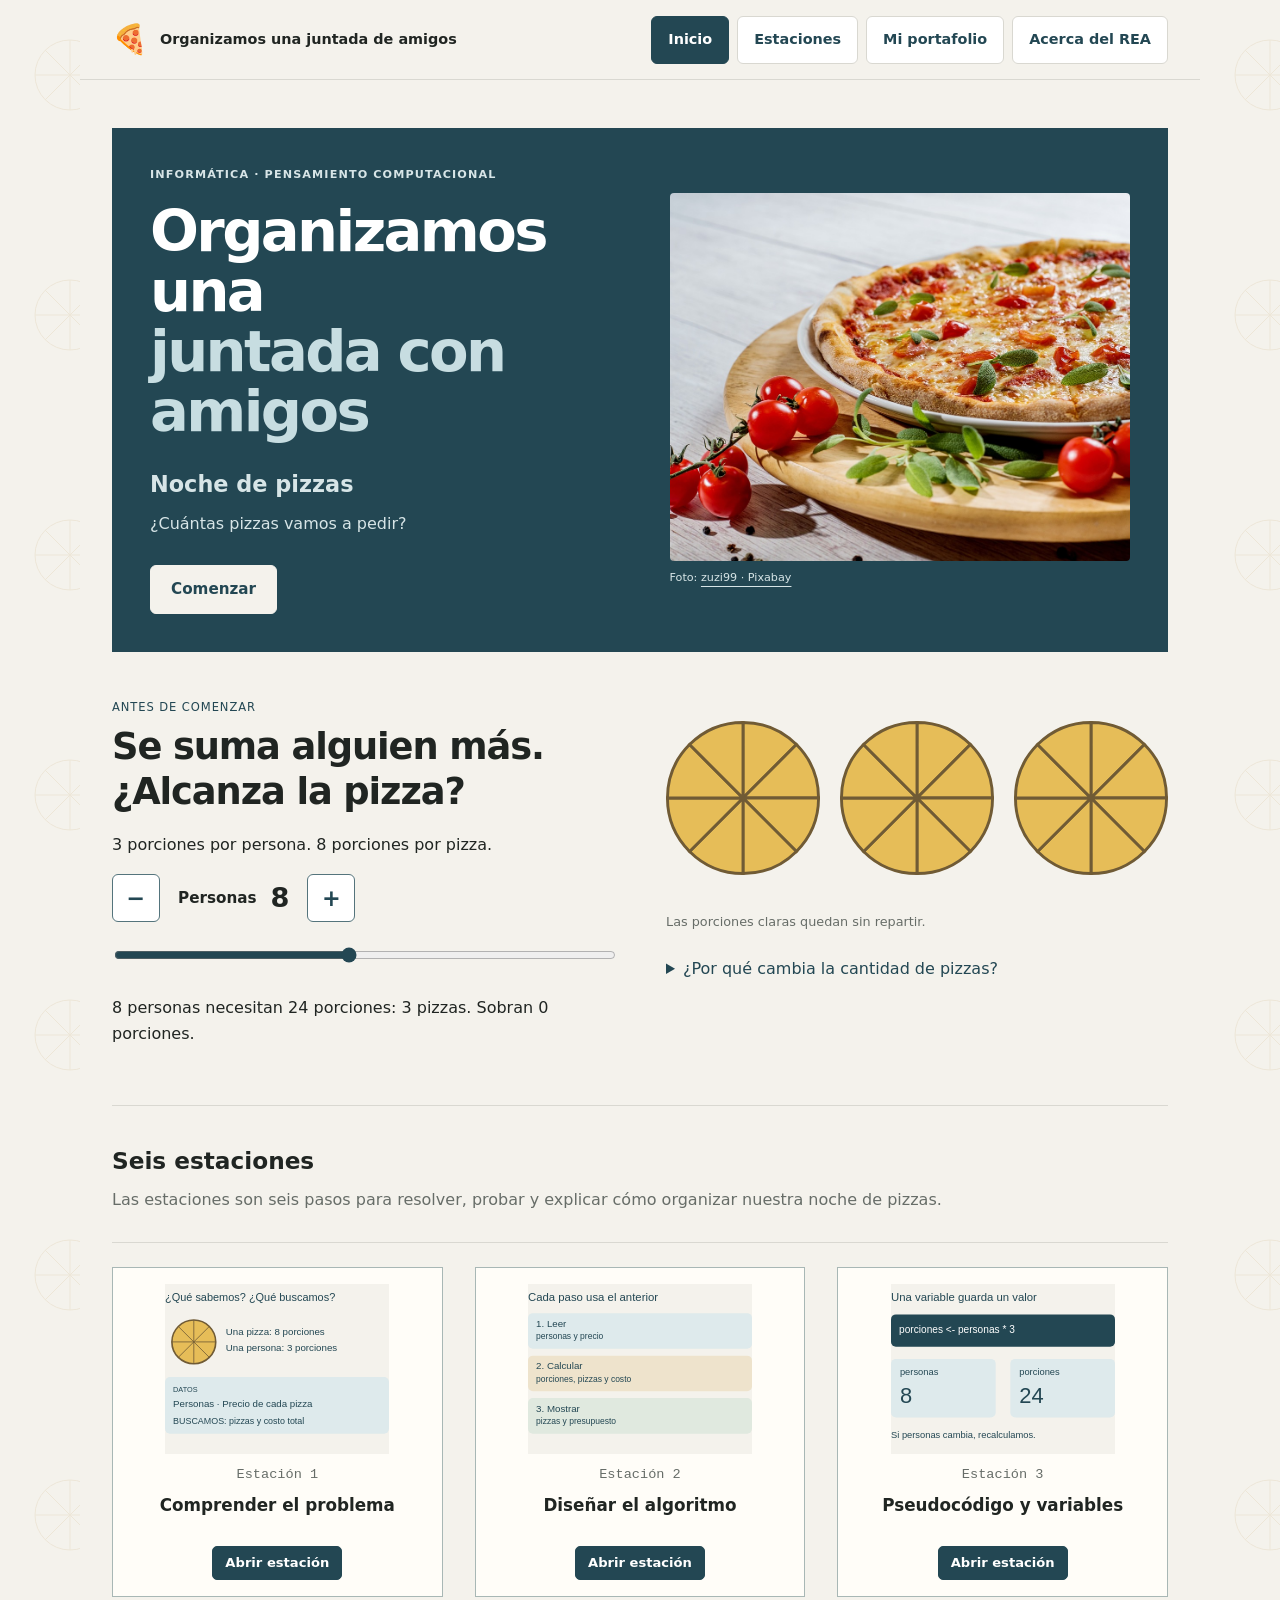
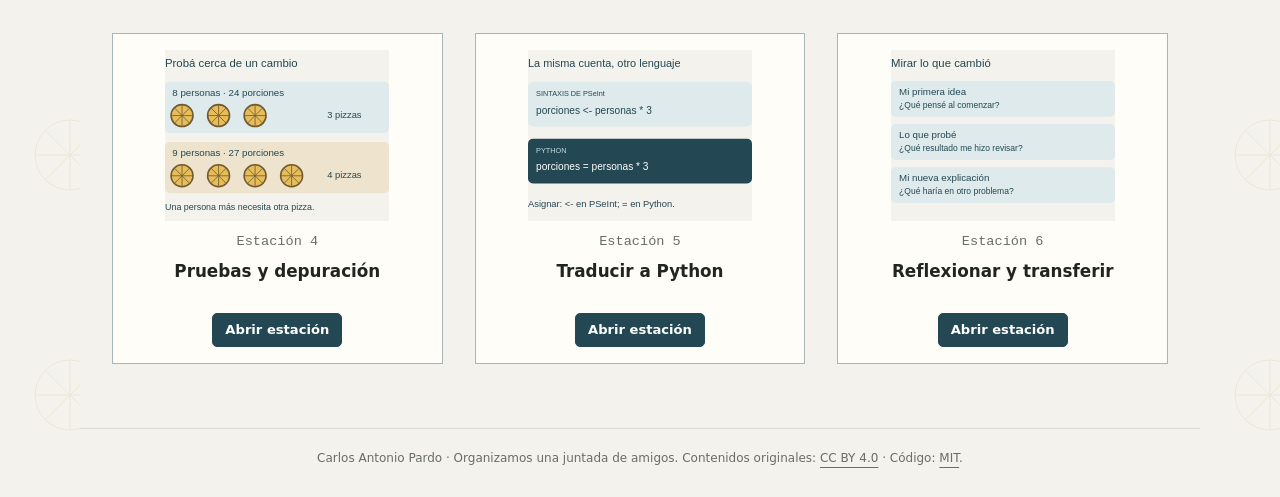
==== index.html @ 5d541e3c "Publicar REA Organizamos una juntada de amigos" ====
<!doctype html>
<html lang="es">
<head>
  <meta charset="utf-8">
  <meta name="viewport" content="width=device-width, initial-scale=1">
  <meta name="theme-color" content="#183153">
  <meta name="description" content="Organizamos una juntada de amigos: recorrido de pensamiento computacional en seis estaciones.">
  <title>Organizamos una juntada de amigos · REA</title>
  <link rel="stylesheet" href="css/styles.css">
  <script src="js/model.js" defer></script>
  <script src="js/engine.js" defer></script>
  <script src="js/learning.js" defer></script>
  <script src="js/app.js" defer></script>
</head>
<body>
  <a class="skip-link" href="#contenido">Saltar al contenido principal</a>
  <header class="site-header">
    <div class="header-inner">
      <a class="brand" href="#inicio" aria-label="Ir al inicio de Organizamos una juntada de amigos"><span aria-hidden="true">🍕</span><span><strong>Organizamos una juntada de amigos</strong></span></a>
      <button class="menu-toggle" type="button" aria-expanded="false" aria-controls="nav-principal">Menú de navegación</button>
      <nav id="nav-principal" class="main-nav" aria-label="Navegación principal">
        <a href="#inicio" data-route="inicio">Inicio</a>
        <a href="#estaciones" data-route="estaciones">Estaciones</a>
        <a href="#portafolio" data-route="portafolio">Mi portafolio</a>
        <a href="#acerca" data-route="acerca">Acerca del REA</a>
      </nav>
    </div>
  </header>
  <main id="contenido" tabindex="-1"><noscript><p class="notice">Para navegar entre las estaciones es necesario habilitar JavaScript. La documentación del proyecto se encuentra en el archivo README.md.</p></noscript></main>
  <footer class="site-footer"><div class="container"><p>Carlos Antonio Pardo · Organizamos una juntada de amigos. <span>Contenidos originales: <a rel="license" href="https://creativecommons.org/licenses/by/4.0/deed.es">CC BY 4.0</a> · Código: <a href="LICENSE">MIT</a>.</span></p></div></footer>
</body>
</html>
---- css/styles.css ----
:root{color-scheme:light;--ink:#302f2a;--muted:#666158;--bg:#faf7ef;--surface:#fffdf8;--line:#d9d2c3;--accent:#865038;--focus:#865038;font-family:Arial,Helvetica,sans-serif;line-height:1.65}
*{box-sizing:border-box}body{margin:0;background:var(--bg);color:var(--ink)}a{color:var(--accent);text-underline-offset:5px}a:hover{text-decoration-thickness:2px}button,input,textarea{font:inherit}button{cursor:pointer}a:focus-visible,button:focus-visible,input:focus-visible,textarea:focus-visible{outline:2px solid var(--focus);outline-offset:5px}h1,h2,h3{font-family:Georgia,'Times New Roman',serif;font-weight:400;line-height:1.2}h1[tabindex='-1']:focus{outline:none}h2{font-size:1.65rem}h3{font-size:1.25rem}.skip-link{position:absolute;left:15px;top:-80px;padding:10px;background:var(--surface);z-index:10}.skip-link:focus{top:10px}
.header-inner,.container,main{max-width:1120px;margin:auto;padding-left:32px;padding-right:32px}.site-header{background:transparent}.header-inner{min-height:100px;display:flex;align-items:center;justify-content:space-between;gap:24px;border-bottom:1px solid var(--line)}.brand{display:flex;align-items:center;gap:12px;color:var(--ink);text-decoration:none;font-size:.9rem}.brand>span:first-child{font-size:1.8rem}.brand strong{font-weight:600}.main-nav{display:flex;gap:25px}.main-nav a{display:inline-flex;align-items:center;min-height:44px;color:var(--muted);font-size:.9rem;text-decoration:none}.main-nav a[aria-current='page']{color:var(--ink);text-decoration:underline}.main-nav a:hover{color:var(--accent);text-decoration:underline}.menu-toggle{display:none;color:var(--ink);background:none;border:1px solid var(--line);padding:8px 12px}
main{min-height:72vh;padding-top:48px;padding-bottom:64px}.notebook-home{display:grid;grid-template-columns:1fr 1fr;gap:72px;padding:25px 0 35px}.hero{margin-bottom:36px}.hero h1{font-size:clamp(2.1rem,4vw,3.6rem);margin:12px 0 22px}.hero p{max-width:660px}.home-intro{padding:0;margin:0}.subject-line{color:var(--muted);font-size:.8rem;letter-spacing:.025em;margin:0 0 32px}.home-intro h1{font-size:clamp(2.7rem,4.6vw,4.2rem);line-height:1.07;letter-spacing:-.025em;margin:0 0 28px}.opening-question{font-family:Georgia,'Times New Roman',serif;font-size:1.3rem;line-height:1.5}.actions{display:flex;align-items:center;gap:18px;flex-wrap:wrap;margin-top:30px}.btn{display:inline-flex;align-items:center;justify-content:center;min-height:44px;padding:9px 20px;background:var(--accent);border:1px solid var(--accent);border-radius:2px;color:#fffdf8;text-decoration:none;font-size:.95rem}.btn:hover{background:#6d402c;color:white}.btn.secondary{background:transparent;color:var(--accent)}.btn.secondary:hover{background:#eee6d8}.station-index{padding-top:5px}.station-index h2{font-size:1.45rem;margin:0 0 24px}.station-list{list-style:none;margin:0;padding:0;border-top:1px solid var(--line)}.station-list li{border-bottom:1px solid var(--line)}.station-link{display:grid;grid-template-columns:30px 1fr 20px;align-items:center;gap:10px;padding:18px 0;min-height:66px;color:var(--ink);text-decoration:none;font-size:1rem}.station-link:hover{color:var(--accent)}.station-link:hover>span:nth-child(2){text-decoration:underline;text-underline-offset:5px}.station-number{font-family:Georgia,'Times New Roman',serif;font-size:1.25rem;color:var(--accent)}.station-arrow{color:var(--muted)}.portfolio-link{display:inline-block;margin-top:26px;min-height:44px;padding:8px 0}
.eyebrow{font-size:.85rem;color:var(--accent)}.breadcrumbs{font-size:.9rem;margin-bottom:28px}.station-layout{display:grid;grid-template-columns:minmax(0,.75fr) minmax(0,1.25fr);gap:56px}.panel{min-width:0;background:none;border:0;padding:0}.panel h2:first-child{margin-top:0}.station-layout>aside{border-left:1px solid var(--line);padding-left:36px}.station-nav{display:flex;justify-content:space-between;flex-wrap:wrap;gap:16px;margin-top:44px;padding-top:24px;border-top:1px solid var(--line)}.notice{border-left:3px solid var(--accent);padding:12px 18px;background:#f1eadc;margin:20px 0}.muted{color:var(--muted)}.tag{font-size:.85rem;color:var(--muted)}label{display:block;margin:22px 0 8px;font-weight:600;font-size:.95rem}input,textarea{width:100%;padding:10px 12px;border:1px solid #a49a88;border-radius:0;background:var(--surface);color:var(--ink)}textarea{resize:vertical;line-height:1.65}.panel .btn{margin-top:12px}.blocks{padding-left:25px}.blocks li{padding:10px 0 18px;border-bottom:1px solid var(--line)}button:disabled{opacity:.5;cursor:default}.evidence{white-space:pre-wrap;overflow-wrap:anywhere}#calculation{margin-top:20px}#save-status{font-size:.85rem;color:var(--muted)}pre{overflow-x:auto;padding:18px;background:#eee8dc}code{font-family:Consolas,monospace}.site-footer .container{padding-top:20px;padding-bottom:28px;border-top:1px solid var(--line)}.site-footer p{margin:0;font-size:.75rem;color:var(--muted)}
@media(max-width:900px){.header-inner{flex-wrap:wrap;gap:8px;padding-top:20px;padding-bottom:16px}.main-nav{gap:22px}.notebook-home{gap:36px}.station-layout{gap:28px}.station-layout>aside{padding-left:24px}}
@media(max-width:640px){.header-inner,.container,main{padding-left:24px;padding-right:24px}.header-inner{gap:12px}.brand{font-size:.83rem;gap:8px}.brand>span:first-child{font-size:1.6rem}.menu-toggle{display:block;min-height:44px}.main-nav{display:none;width:100%;flex-direction:column;gap:0}.main-nav.open{display:flex}main{padding-top:32px;padding-bottom:40px}.notebook-home{grid-template-columns:1fr;gap:46px;padding-top:5px}.home-intro h1{font-size:3rem}.subject-line{margin-bottom:24px}.station-layout{grid-template-columns:1fr;gap:32px}.station-layout>aside{border-left:0;border-top:1px solid var(--line);padding:28px 0 0}.site-footer span{display:block}.hero h1{overflow-wrap:break-word}}
@media(prefers-reduced-motion:reduce){*,*::before,*::after{scroll-behavior:auto!important;animation:none!important;transition:none!important}}
/* Estilo tomado de la referencia compartida: petróleo, arena y experimentación. */
:root{--bg:#f4f2ec;--ink:#202522;--muted:#676d68;--line:#d9d8d1;--accent:#234753;--surface:#fff;--focus:#315e6b;font-family:system-ui,-apple-system,'Segoe UI',sans-serif}h1,h2,h3{font-family:inherit;font-weight:750}.header-inner{min-height:80px}.party-hero{display:grid;grid-template-columns:1.05fr 1fr;gap:36px;align-items:center;background:#234753;color:white;padding:38px;margin-bottom:46px}.party-hero h1{font-size:clamp(2.2rem,4.5vw,4rem);letter-spacing:-.045em;line-height:1.04;margin:18px 0 24px}.party-hero h1 span{color:#c7dde1}.party-hero p{color:#d7e5e7}.party-hero .subject-line{font-size:.7rem;font-weight:750;letter-spacing:.1em;margin:0}.party-hero .btn{background:#f4f2ec;color:#234753;border-color:#f4f2ec;margin-top:12px}.party-hero figure{margin:0;min-width:0}.party-hero img{display:block;width:100%;height:auto;aspect-ratio:1.25;object-fit:cover;border-radius:4px}.party-hero figcaption{font-size:.7rem;margin-top:8px;color:#d7e5e7}.party-hero figcaption a{color:inherit}.pizza-experiment{display:grid;grid-template-columns:1fr 1fr;gap:52px;padding-bottom:42px;margin-bottom:36px;border-bottom:1px solid var(--line)}.pizza-experiment h2{font-size:clamp(1.6rem,3vw,2.3rem);letter-spacing:-.03em;margin:8px 0 18px}.pizza-experiment .subject-line{font-size:.72rem;letter-spacing:.08em;color:var(--accent);margin:0}.people-controls{display:flex;gap:18px;align-items:center}.people-controls label{margin:0;display:flex;gap:14px;align-items:center}.people-controls output{font-size:1.7rem;font-weight:750}.people-controls .btn{font-size:1.4rem;min-width:48px;padding:3px 12px}.pizza-visual{display:grid;grid-template-columns:repeat(3,minmax(0,1fr));gap:14px;min-height:230px;align-content:center}.pizza-visual svg{width:100%;max-width:120px;justify-self:center}.visual-key{font-size:.8rem;color:var(--muted)}summary{cursor:pointer;min-height:44px;padding:8px 0;color:var(--accent)}summary:focus-visible{outline:2px solid var(--focus);outline-offset:4px}input[type=range]{accent-color:var(--accent);padding:0;margin-top:18px;min-height:30px;border:0;background:transparent}.btn{border-radius:6px}.btn:hover{background:#183640}.btn.secondary:hover{background:#deeaec}.station-index h2{font-weight:700}.station-number{font-family:monospace}.station-link{padding:15px 0}.station-layout>aside{background:white;padding:24px;border:1px solid var(--line);border-radius:8px}
@media(max-width:700px){.party-hero{grid-template-columns:1fr;padding:24px;gap:24px}.party-hero img{aspect-ratio:1.7}.pizza-experiment{grid-template-columns:1fr;gap:18px}.pizza-visual{min-height:160px}.station-layout>aside{padding:20px}.party-hero h1{font-size:2.5rem}}
/* Navegación consistente, con destinos escritos y controles amplios. */
.main-nav{gap:8px}.main-nav a{min-height:48px;padding:10px 16px;border:1px solid var(--line);border-radius:6px;background:#fff;color:var(--accent);font-weight:650;text-decoration:none}.main-nav a[aria-current='page']{background:var(--accent);color:white;border-color:var(--accent);text-decoration:none}.main-nav a:hover{background:#deeaec;color:var(--accent);text-decoration:none}.btn{min-height:48px;font-weight:650;padding:11px 20px}.btn.secondary{background:white;border-color:#54747c}.breadcrumbs{margin-bottom:24px}.station-link{grid-template-columns:34px 1fr;min-height:64px}.station-link:hover{background:#e7eeed}.station-nav{align-items:stretch}.station-nav .btn{max-width:48%;text-align:left;justify-content:flex-start}.learning-figure{margin:0 0 28px}.learning-figure img{display:block;width:100%;height:auto}.learning-figure figcaption{font-size:.85rem;color:var(--muted);margin-top:8px}.menu-toggle{border-color:#54747c;border-radius:6px;font-weight:650}.station-layout{grid-template-columns:minmax(0,1fr) minmax(0,1.1fr);gap:32px}.portfolio-link{margin-top:24px}.people-controls{flex-wrap:wrap}
@media(max-width:640px){.main-nav a{margin-top:6px}.station-nav .btn{max-width:100%;width:100%}.station-layout{grid-template-columns:1fr}.learning-figure{max-width:540px}.header-inner{padding-bottom:18px}}
/* El índice también presenta el apoyo visual de cada estación. */
.station-list .station-link{grid-template-columns:minmax(220px,340px) minmax(0,1fr);gap:32px;padding:24px 0}.station-preview{display:block;width:100%;height:auto}.station-entry{display:flex;flex-direction:column;align-items:flex-start;gap:14px}.station-entry .station-number{font-size:.85rem;color:var(--muted)}.station-title{font-size:1.4rem;font-weight:700;line-height:1.3}.station-open{border:1px solid var(--accent);border-radius:6px;padding:10px 18px;min-height:48px;font-weight:650;background:white;color:var(--accent)}.station-list .station-link:hover .station-entry{text-decoration:none}.station-list .station-link:hover .station-open{background:var(--accent);color:white}
@media(max-width:640px){.station-list .station-link{grid-template-columns:1fr;gap:16px;padding:24px 0}.station-entry{gap:10px}.station-title{font-size:1.25rem}.station-preview{max-width:480px}}
/* Índice compacto y actividades con apoyos graduados. */
body{background-image:url('../assets/fondo-pizzas.svg')}main,.header-inner,.site-footer .container{background-color:var(--bg)}.station-list{display:grid;grid-template-columns:1fr 1fr;gap:0 28px}.station-list .station-link{grid-template-columns:135px minmax(0,1fr);gap:16px;padding:16px 0;min-height:145px}.station-list .station-title{font-size:1rem}.station-list .station-entry{gap:6px}.station-list .station-open{min-height:44px;font-size:.85rem;padding:8px 12px}.station-list .station-preview{max-height:115px;object-fit:contain}.station-layout .learning-figure{max-width:420px}.learning-goal{font-size:1rem}.code-editor{font-family:Consolas,monospace;tab-size:4;font-size:1rem}.shared-data{padding:12px;background:#deeaec}pre{white-space:pre-wrap;overflow-wrap:anywhere;font-size:.95rem;line-height:1.6}details{margin:16px 0}.blocks li[draggable]{cursor:grab;border:1px solid var(--line);border-radius:6px;margin:10px 0;padding:12px;background:#f4f2ec}.blocks li.dragging{opacity:.5}.blocks li.drop-target{outline:3px dashed #315e6b;background:#deeaec}.blocks p{margin:0 0 8px}.blocks .btn{padding:5px 12px;min-height:44px}.hero h1{font-size:clamp(1.8rem,3.5vw,2.8rem)}
@media(max-width:700px){.station-list{grid-template-columns:1fr}.station-list .station-link{grid-template-columns:105px minmax(0,1fr);min-height:128px}.station-list .station-preview{max-height:100px}.station-list .station-title{font-size:1rem}.brand{max-width:100%;font-size:.8rem}.brand strong{max-width:225px}.station-layout .learning-figure{max-width:360px}}

/* Inicio: ilustraciones protagonistas y alineación con el banner. */
.party-hero .hero-subtitle{font-size:1.4rem;font-weight:650;margin:0 0 8px}
.party-hero .hero-subtitle+p{margin-top:0}
.pizza-visual{min-height:200px;gap:20px}
.pizza-visual svg{display:block;max-width:none;justify-self:stretch}
.pizza-experiment>div:last-child{min-width:0}
.visual-key,.pizza-experiment details{width:100%}

/* Seis estaciones: tres columnas con imagen, título y acceso debajo. */
.stations-intro{margin:0 0 28px;color:var(--muted)}
.station-index h2{margin-bottom:12px}
.station-list{grid-template-columns:repeat(3,minmax(0,1fr));gap:36px 32px;padding-top:24px}
.station-list li{min-width:0;aspect-ratio:1;border:1px solid #a8b7b5;background:#fffdf8}
.station-list .station-link{display:grid;grid-template-columns:minmax(0,1fr);grid-template-rows:minmax(0,1fr) auto;align-items:stretch;gap:10px;padding:16px;height:100%;min-height:0}
.station-list .station-preview{max-height:none;max-width:none;width:100%;height:100%;min-height:0;object-fit:contain}
.station-list .station-entry{display:flex;flex-direction:column;align-items:center;gap:8px;flex:1;text-align:center}
.station-list .station-number{font-size:.85rem}
.station-list .station-title{font-size:1.05rem;min-height:2.6em}
.station-list .station-open{margin-top:auto;min-height:34px;padding:5px 12px;border:1px solid var(--accent);border-radius:5px;background:var(--accent);color:white;font-size:.82rem;font-weight:600;text-decoration:none}
.station-list .station-link:hover{background:transparent}
.station-list .station-link:hover .station-open{background:#183640;color:white}
.site-footer{text-align:center}
.site-footer a{color:inherit}
@media(max-width:850px){.station-list{grid-template-columns:repeat(2,minmax(0,1fr));gap:30px 24px}}
@media(max-width:540px){.station-list{grid-template-columns:1fr;gap:32px}.station-list .station-link{gap:12px}.station-list .station-title{min-height:0}.station-list .station-open{margin-top:4px}.pizza-visual{min-height:150px;gap:12px}}

/* Alineación de contenidos y atribución visual del REA. */
.station-layout .panel,.learning-figure,.panel .evidence{text-align:left}
.rea-identity{margin:24px 0;text-align:left;max-width:560px}
.rea-identity>img{display:block;width:240px;max-width:100%;height:auto}
.rea-identity figcaption{font-size:.8rem;color:var(--muted);margin-top:8px}
.license-badge{display:inline-block}
.license-badge img{display:block}

.software-license{display:inline-flex;align-items:center;min-height:31px;padding:2px 10px;border:1px solid var(--accent);border-radius:3px;font-size:.85rem;vertical-align:top;margin-left:8px}
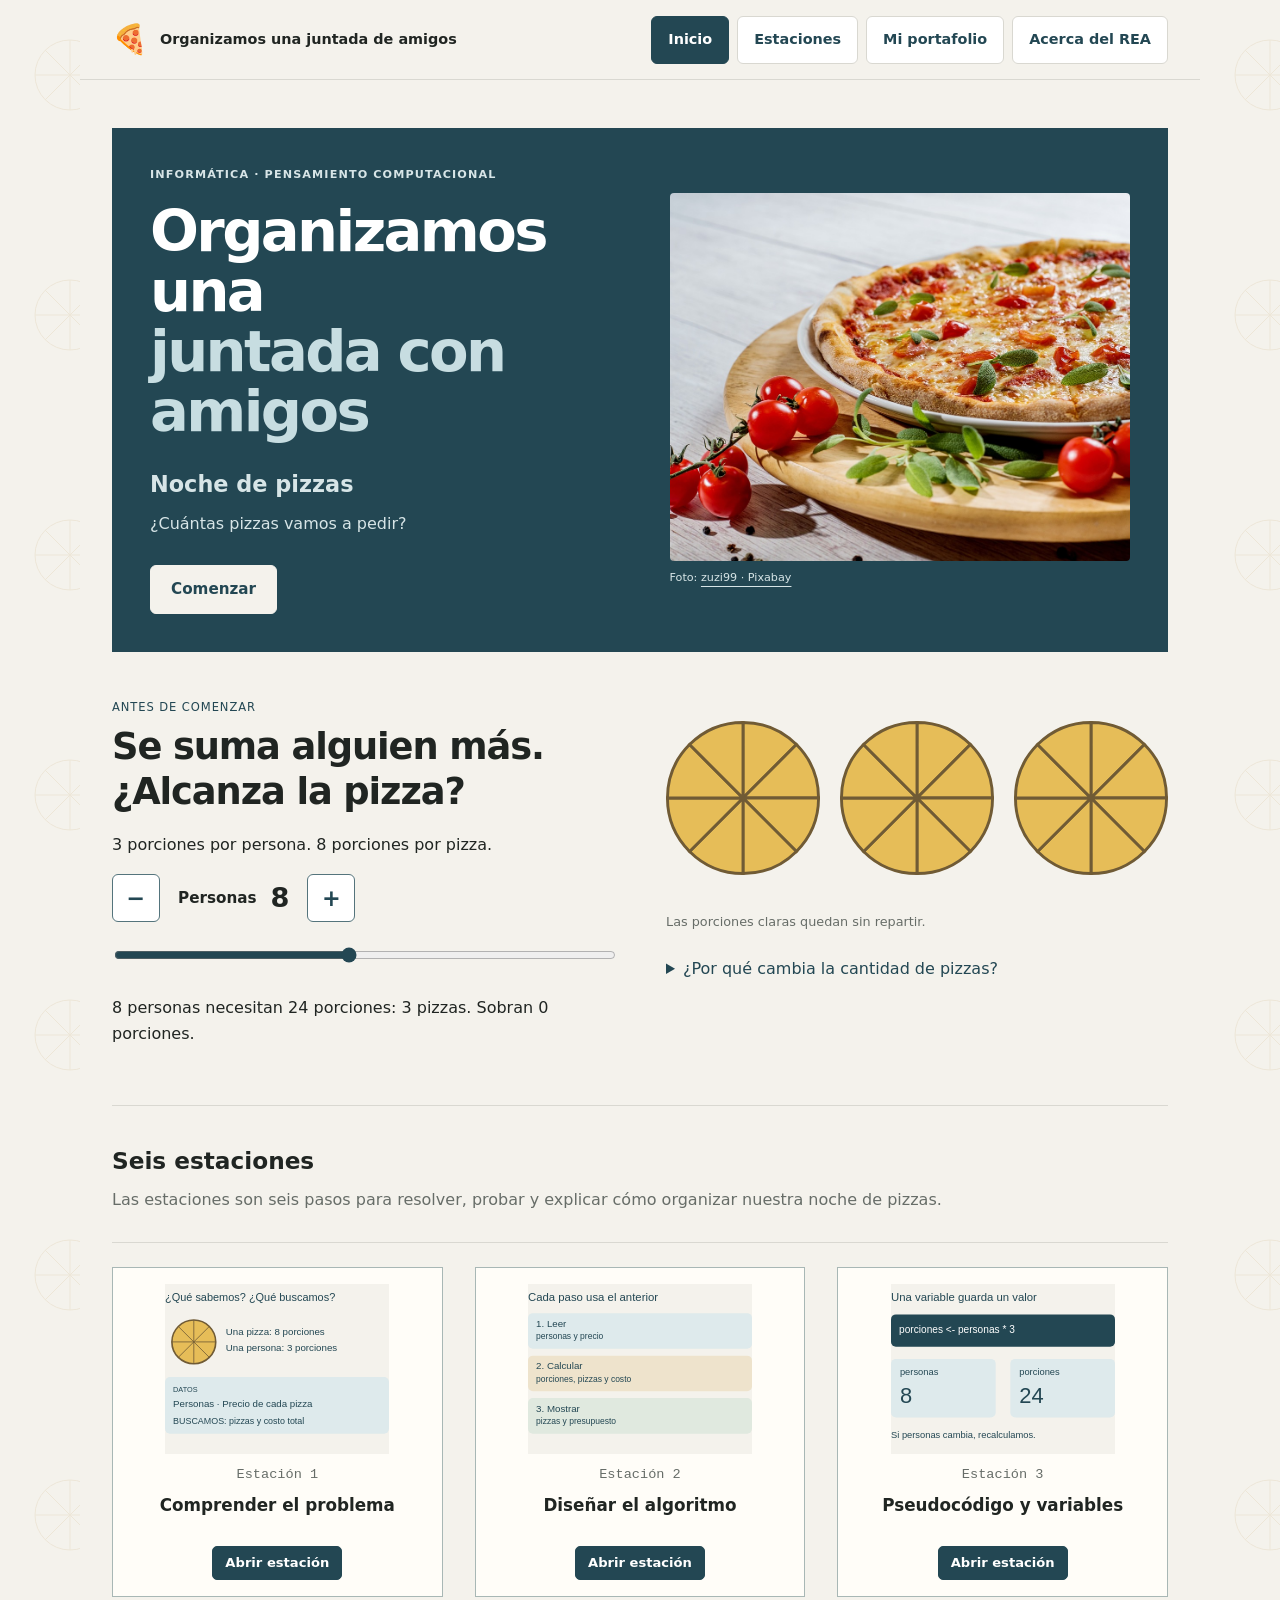
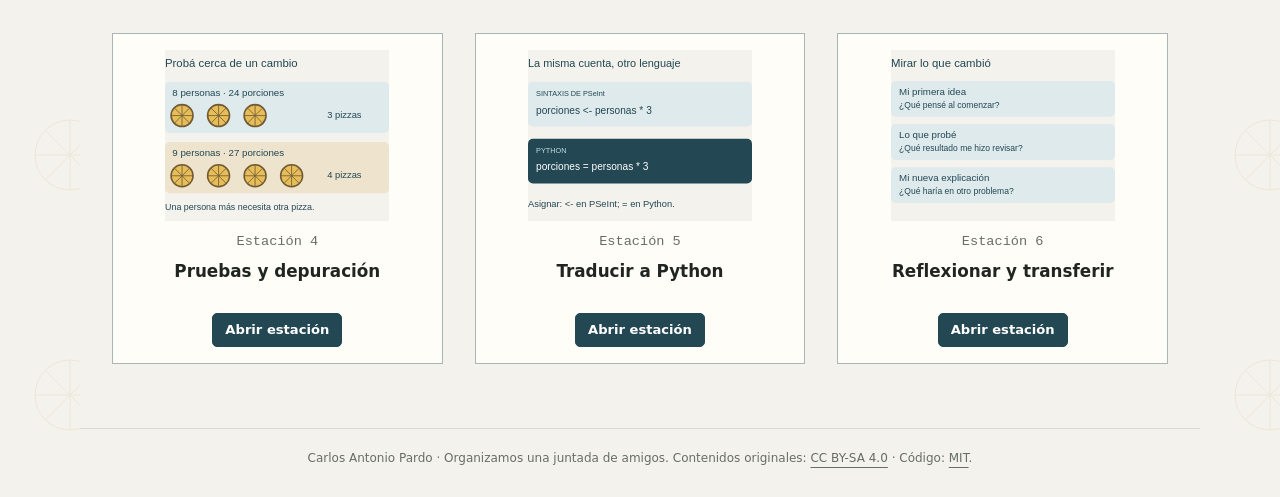
==== commit 38326c62: "Publicar guia docente y ajustar licencia a la consigna" ====
--- a/index.html
+++ b/index.html
@@ -27,6 +27,6 @@
     </div>
   </header>
   <main id="contenido" tabindex="-1"><noscript><p class="notice">Para navegar entre las estaciones es necesario habilitar JavaScript. La documentación del proyecto se encuentra en el archivo README.md.</p></noscript></main>
-  <footer class="site-footer"><div class="container"><p>Carlos Antonio Pardo · Organizamos una juntada de amigos. <span>Contenidos originales: <a rel="license" href="https://creativecommons.org/licenses/by/4.0/deed.es">CC BY 4.0</a> · Código: <a href="LICENSE">MIT</a>.</span></p></div></footer>
+  <footer class="site-footer"><div class="container"><p>Carlos Antonio Pardo · Organizamos una juntada de amigos. <span>Contenidos originales: <a rel="license" href="https://creativecommons.org/licenses/by-sa/4.0/deed.es">CC BY-SA 4.0</a> · Código: <a href="LICENSE">MIT</a>.</span></p></div></footer>
 </body>
 </html>
